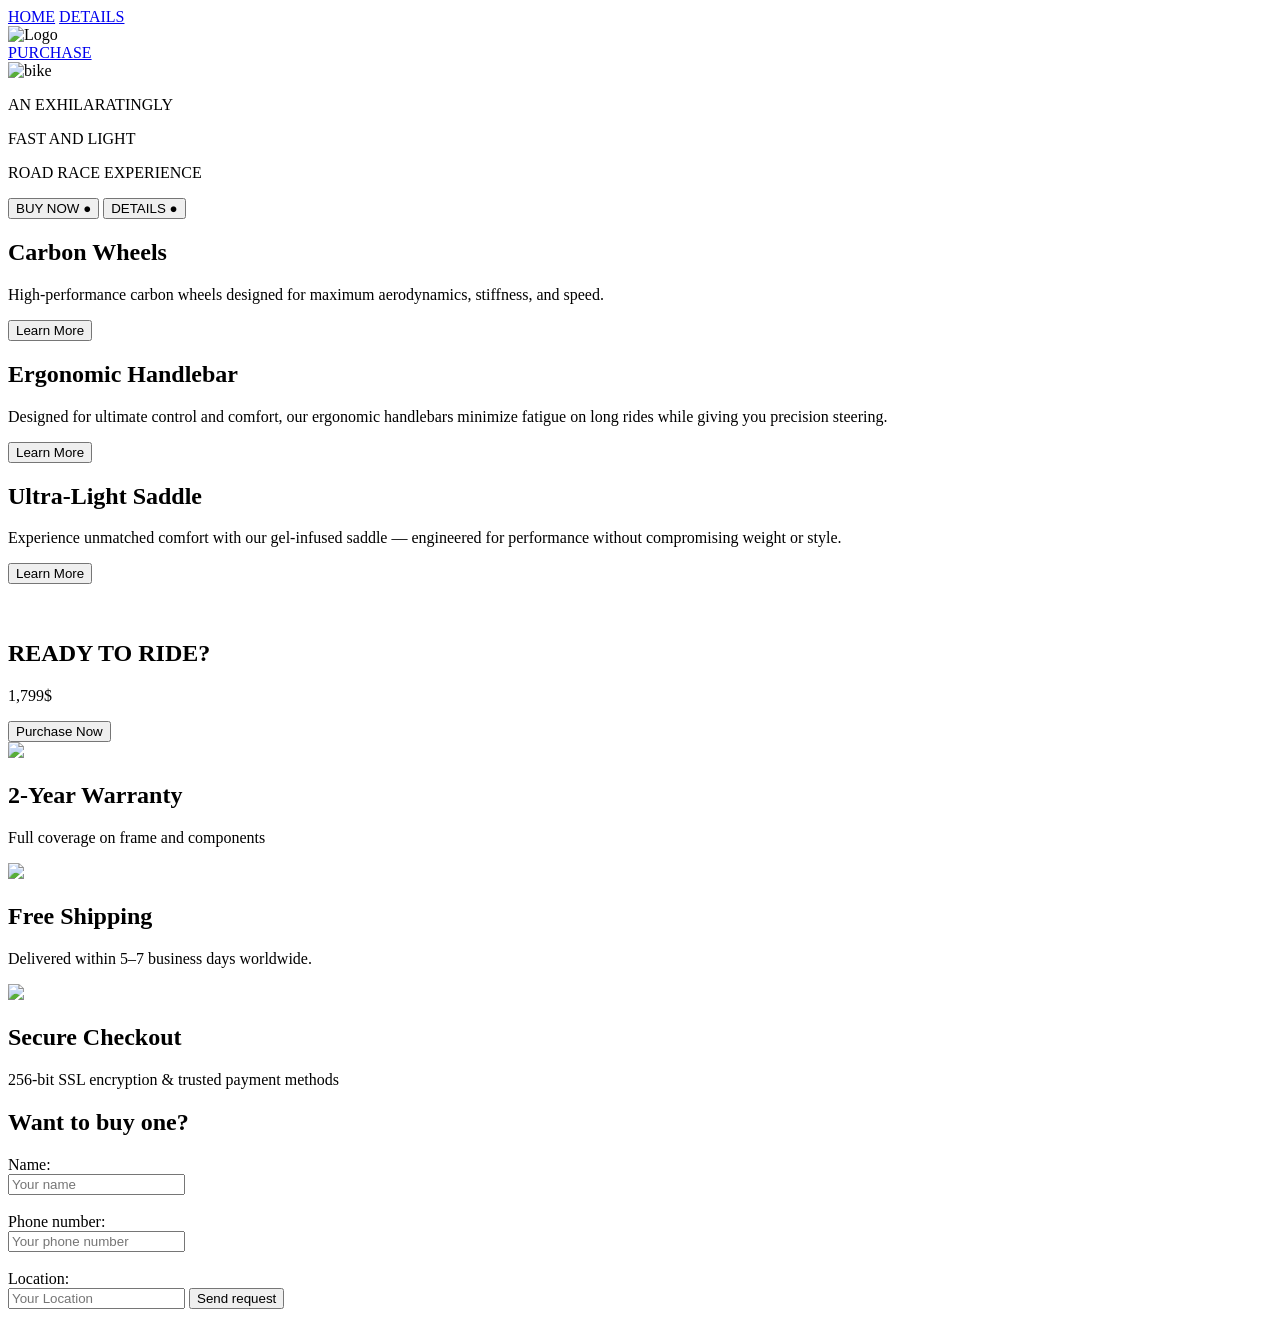
==== bike-landing/index.html @ f60fbf3f "Create index.html" ====
<!DOCTYPE html>
<html>
  <head>
    <meta charset="UTF-8" />
    <title>Bike</title>
    <link rel="stylesheet" href="style.css" />
    <link href="https://fonts.googleapis.com/css2?family=Source+Sans+3:wght@400;700&display=swap" rel="stylesheet">
  </head>
  <body>
    <header>
      <nav>
        <div class="left-links">
          <a href="#home">HOME</a>
          <a href="#details">DETAILS</a>
        </div>
        <div class="logo">
          <img src="pic/logo-new.png" alt="Logo" />
        </div>
        <div class="right-links">
          <a href="#contact">PURCHASE</a>
        </div>
      </nav>
    </header>

    <main>
      <img src="pic/bike.jpg" alt="bike" class="img bike-img" />

      <section class="hero zoom-block" data-part="def" id="home">
        <div class="text-block">
          <div class="line first-line">
            <p><span class="small">AN</span> <span class="big">EXHILARATINGLY</span></p>
          </div>
          <div class="line second-line">
            <p class="big">FAST <span class="small">AND</span> LIGHT</p>
          </div>
          <div class="line third-line">
            <p><span class="big">ROAD RACE</span> <span class="small">EXPERIENCE</span></p>
          </div>
        </div>

        <div class="buttons">
          <button class="buy">BUY NOW ●</button>
          <button class="details" href="#details">DETAILS ●</button>
        </div>
      </section>

      <div class="zoom-block zblock" data-part="wheel" id="details">
        <div class="zoom-content">
            <h2 class="zoom-title">Carbon Wheels</h2>
            <p class="zoom-desc">
            High-performance carbon wheels designed for maximum aerodynamics, stiffness, and speed.
            </p>
            <button class="zoom-btn">Learn More</button>
        </div>
      </div>

      <div class="zoom-block zblock" data-part="handle">
        <div class="zoom-content">
            <h2 class="zoom-title">Ergonomic Handlebar</h2>
            <p class="zoom-desc">
            Designed for ultimate control and comfort, our ergonomic handlebars minimize fatigue on long rides while giving you precision steering.
            </p>
            <button class="zoom-btn">Learn More</button>
        </div>
      </div>

      <div class="zoom-block zblock" data-part="seat">
        <div class="zoom-content">
            <h2 class="zoom-title">Ultra-Light Saddle</h2>
            <p class="zoom-desc">
            Experience unmatched comfort with our gel-infused saddle — engineered for performance without compromising weight or style.
            </p>
            <button class="zoom-btn">Learn More</button>
        </div>
      </div><br><br>

      <div class="zoom-block purchase-info" data-part="contact" id="contact">
        <h2 class="purchase-title">READY TO RIDE?</h2>
        <p class="purchase-price">1,799$</p>
        <button class="buy-now-button" data-target="modal">Purchase Now</button>
        
        <div class="chars">
          <div class="char">
            <img src="https://www.svgrepo.com/show/375235/warranty-term.svg">
            <div class="info">
              <h2>2-Year Warranty</h2>
              <p>Full coverage on frame and components</p>
            </div>
          </div>
            <div class="char">
            <img src="https://static.thenounproject.com/png/2526085-200.png">
            <div class="info">
              <h2>Free Shipping</h2>
              <p>Delivered within 5–7 business days worldwide.</p>
            </div>
            </div>
            <div class="char">
            <img src="https://cdn-icons-png.flaticon.com/512/95/95454.png">
            <div class="info">
              <h2>Secure Checkout</h2>
              <p>256-bit SSL encryption & trusted payment methods</p>
            </div>
            </div>
        </div>
        <div class="popup" id="popup">
          <div class="popup_body">
              <div class="popup_content">
                <h2>Want to buy one?</h2>
                <form onsubmit="submitForm(event)">
                  <label>Name:<br><input type="text" placeholder="Your name" required></label><br><br>
                  <label>Phone number:<br><input type="text" placeholder="Your phone number" required></label><br><br>
                  <label>Location:<br><input type="text" placeholder="Your Location" required></label>
                  <button type="submit">Send request</button>
                </form>
              </div>
          </div>
      </div>
    </main>

    <script src="script.js"></script>
  </body>
</html>
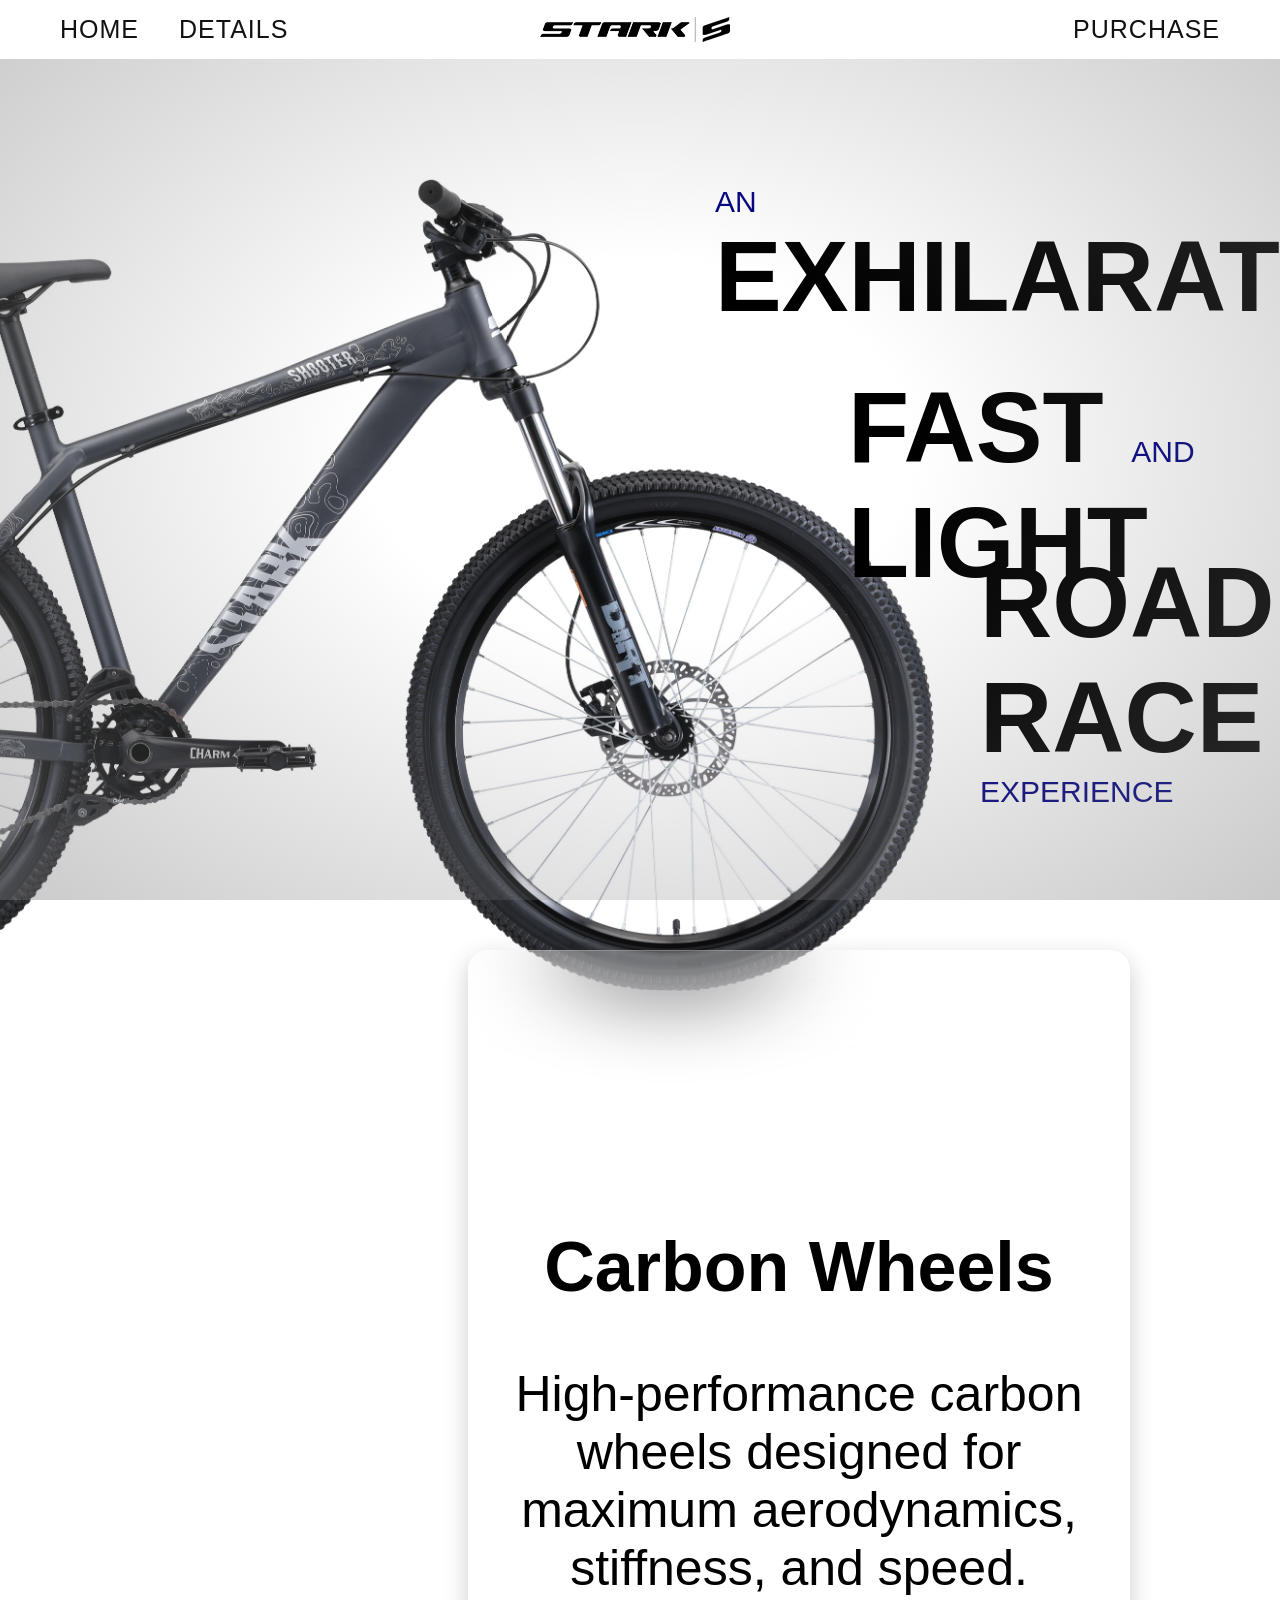
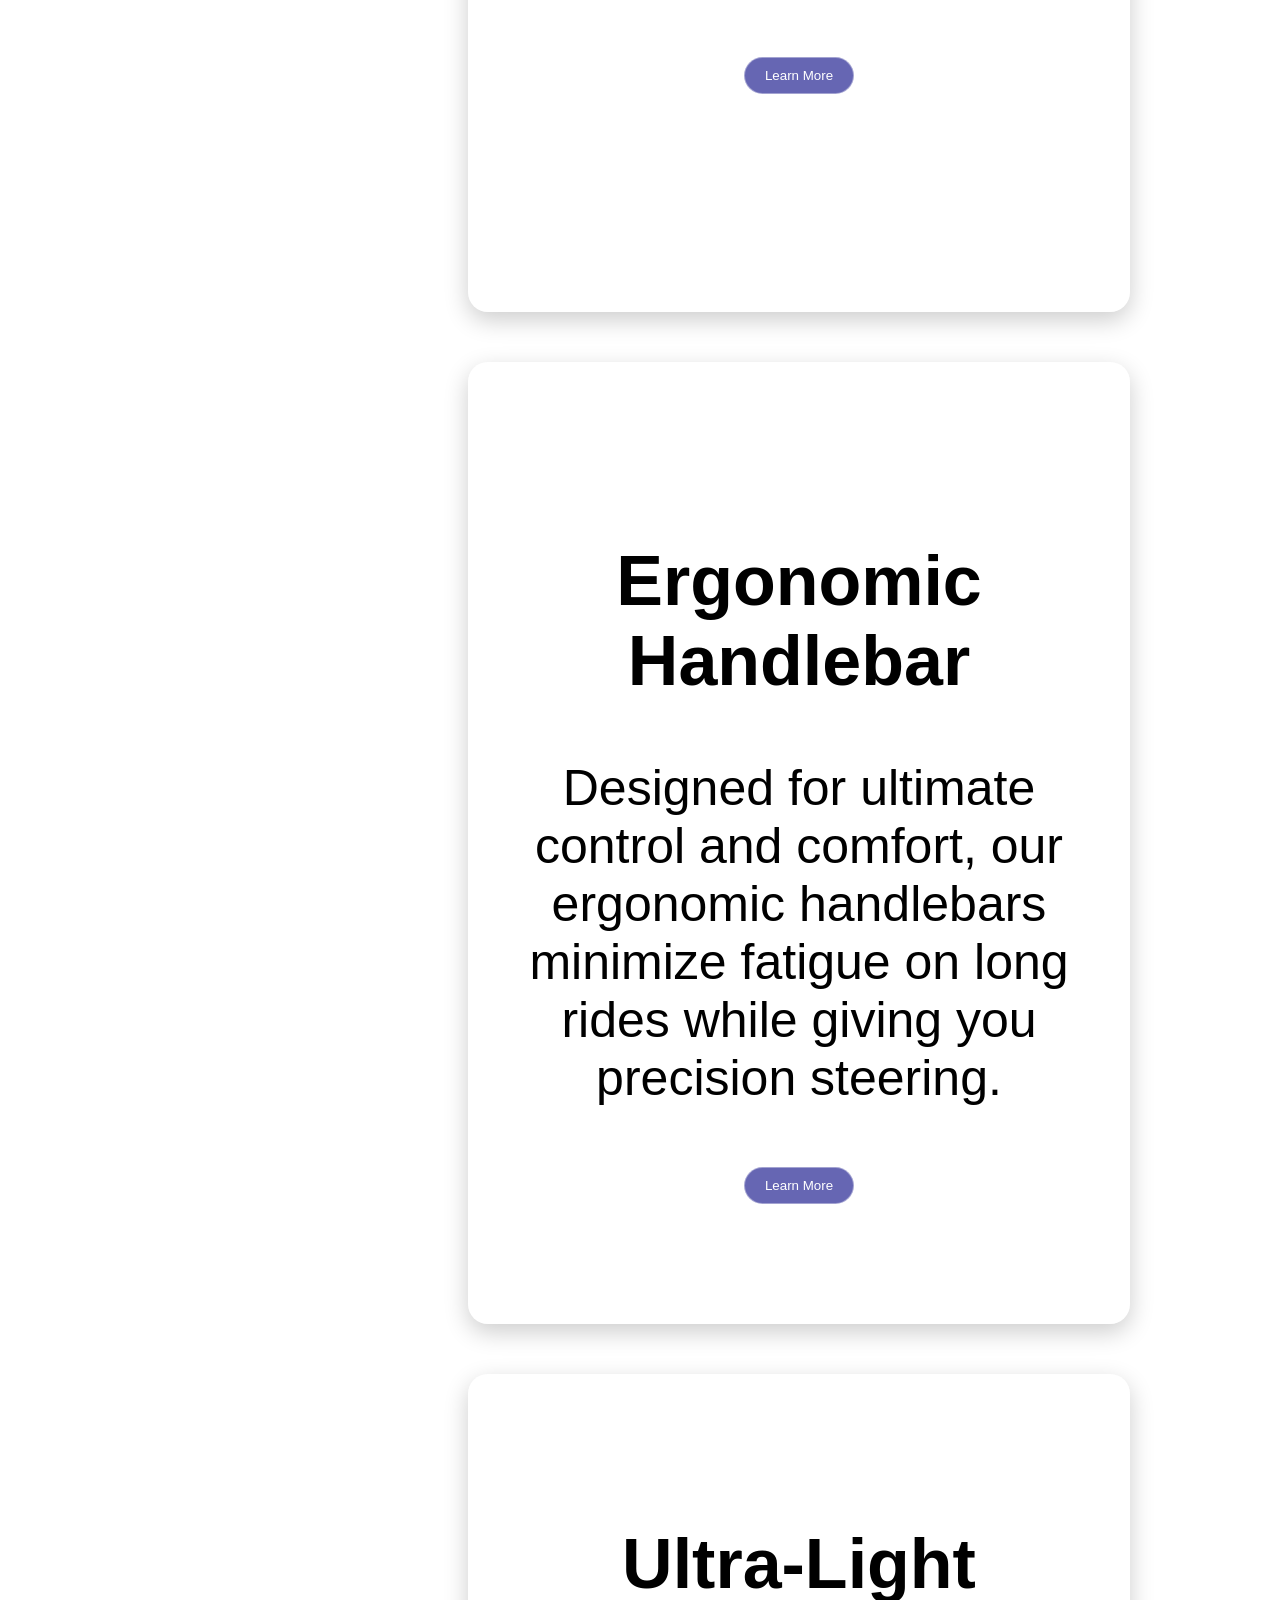
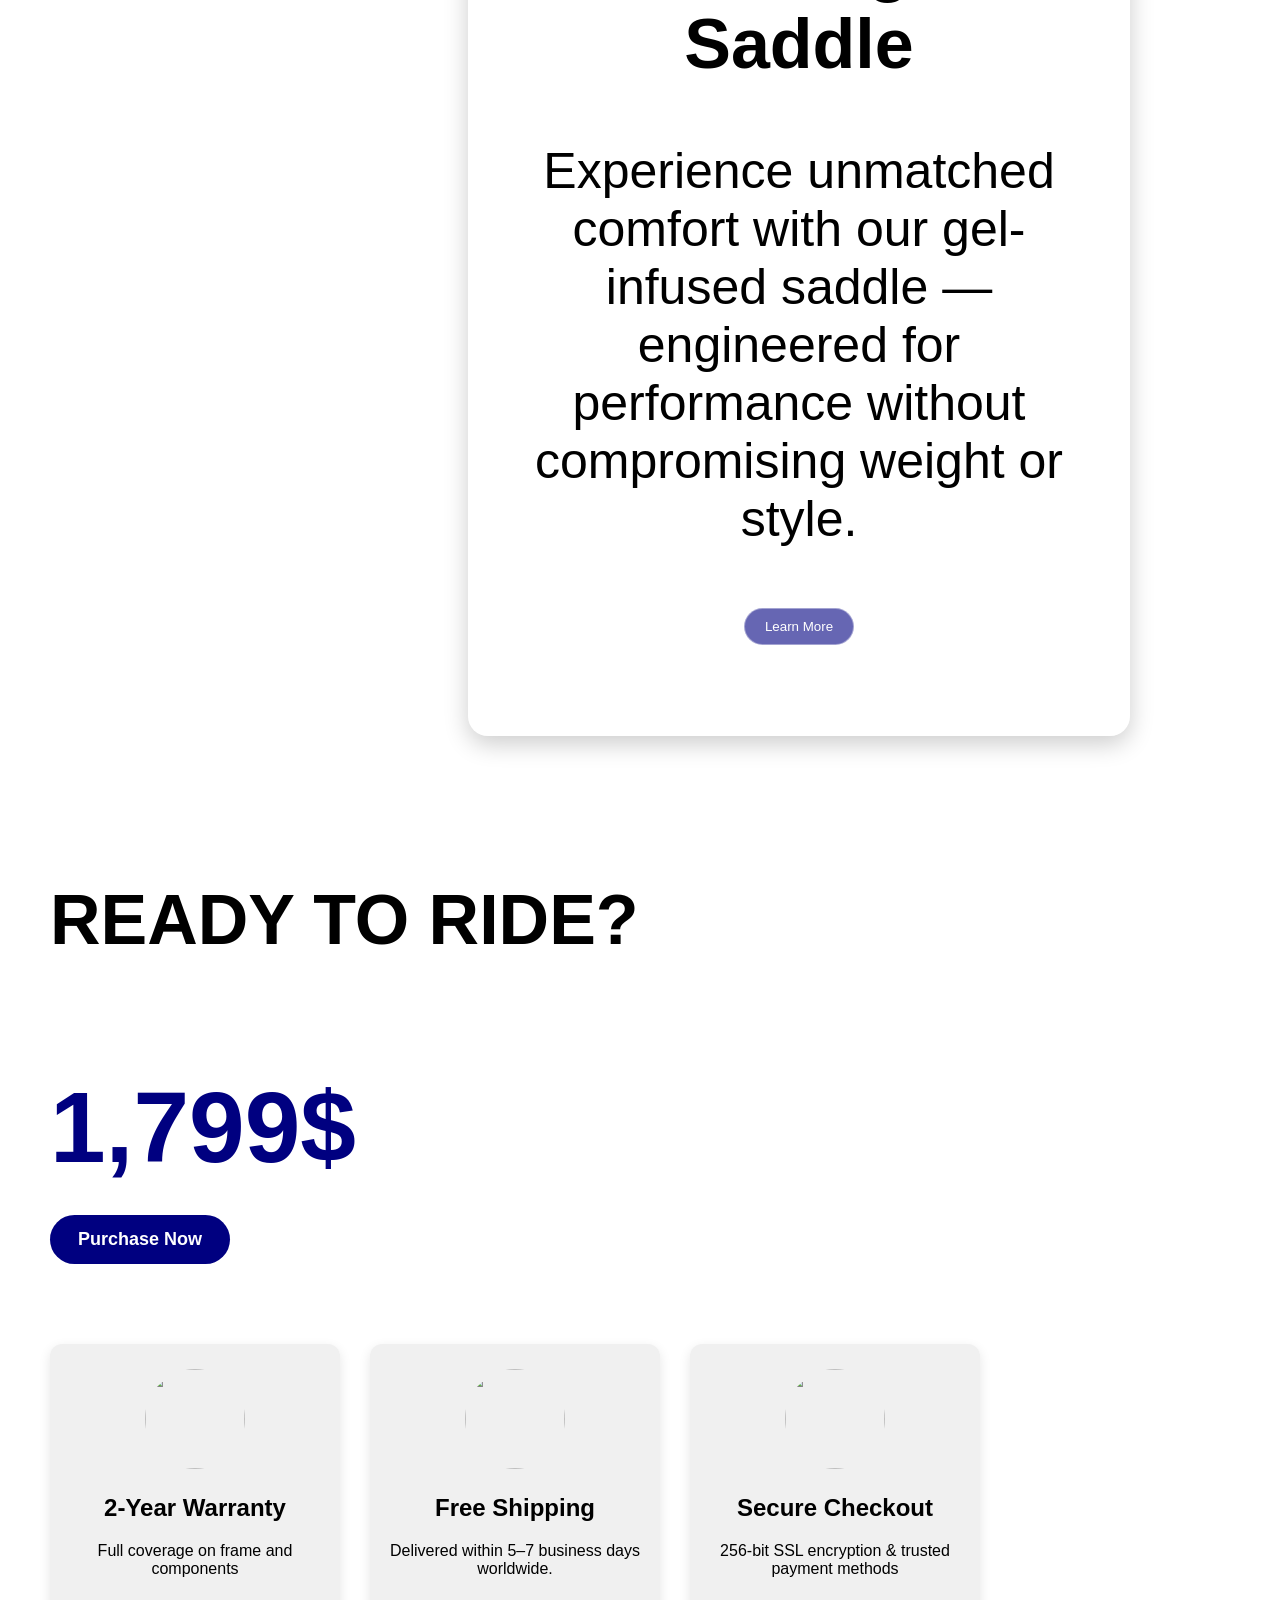
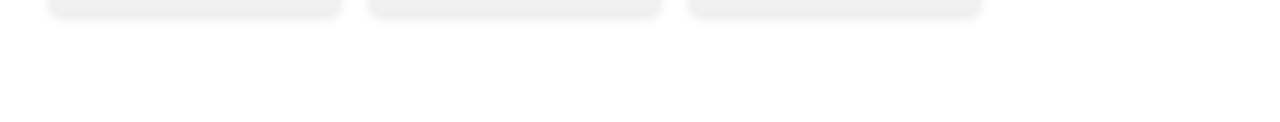
==== commit caa03ec0: "Update index.html" ====
--- a/bike-landing/index.html
+++ b/bike-landing/index.html
@@ -3,6 +3,8 @@
   <head>
     <meta charset="UTF-8" />
     <title>Bike</title>
+    <meta charset="UTF-8" />
+    <meta name="viewport" content="width=device-width, initial-scale=1.0">
     <link rel="stylesheet" href="style.css" />
     <link href="https://fonts.googleapis.com/css2?family=Source+Sans+3:wght@400;700&display=swap" rel="stylesheet">
   </head>
--- a/bike-landing/style.css
+++ b/bike-landing/style.css
@@ -0,0 +1,472 @@
+html {
+  overflow-x: hidden;
+  scroll-behavior: smooth;
+}
+
+body {
+  font-family: 'Source Sans 3', sans-serif;
+  margin: 0;
+  padding: 0;
+}
+
+main::before {
+  content: '';
+  position: fixed;
+  top: 0; left: 0; right: 0; bottom: 0;
+  pointer-events: none;
+  z-index: 99;
+
+  background: radial-gradient(
+    ellipse at center,
+    rgba(139, 139, 139, 0) 30%,
+    rgba(122, 122, 122, 0.4) 100%
+  );
+}
+
+header {
+  position: fixed;
+  top: 0;
+  width: 100vw;
+  padding: 15px 0px;   
+  background-color: white;
+  z-index: 999;
+
+}
+
+nav {
+  display: grid;
+  grid-template-columns: 1fr auto 1fr;
+  align-items: center;
+}
+
+
+.left-links,
+.right-links {
+  display: flex;
+  gap: 40px;
+  flex: 1;
+  justify-content: flex-start;
+  padding: 0px 60px;
+}
+
+.left-links {
+  justify-content: flex-start;
+}
+
+.right-links {
+  justify-content: flex-end;
+}
+
+.logo {
+  flex: 0 0 auto;
+  display: flex;
+  justify-content: center;
+  align-items: center;
+}
+
+nav a {
+  text-decoration: none;
+  color: #111;
+  font-weight: 100;
+  font-size: 25px;
+  letter-spacing: 1px;
+  transition: color 0.2s ease;
+}
+
+nav a:hover {
+  color: #333;
+}
+
+.hero {
+  height: 300vh;
+  position: relative;
+}
+
+.img {
+  width: 1454px;
+  height: auto;
+  position: fixed;
+  left: -478px;
+  top: 81px;
+  display: block;
+  z-index: -1;
+  transform: translateX(-500px) scale(1);
+  transition: opacity 0.5s ease, transform 0.5s ease;
+}
+
+.img.visible {
+  transform: translateX(0) scale(1);
+}
+
+.text-block {
+  width: 50%;
+}
+
+.text-block p {
+  margin: 5px 0;
+}
+
+.big {
+  font-size: 100px;
+  font-weight: 800;
+  color: black;
+}
+
+.small {
+  font-size: 30px;
+  color: navy;
+  font-weight: 100;
+}
+
+.line {
+  opacity: 0;
+  transform: translateX(500px);
+  transition: opacity 0.5s ease, transform 0.5s ease;
+}
+
+.line.visible {
+  opacity: 1;
+  transform: translateX(0);
+}
+
+.first-line {
+  position: absolute;
+  left: 715px;
+  top: 180px;
+}
+
+.second-line {
+  position: absolute;
+  left: 848px;
+  top: 365px;
+}
+
+.third-line {
+  display: flex;
+  position: absolute;
+  left: 980px;
+  top: 540px;
+  flex-direction: row;
+}
+
+.buttons {
+  position: absolute;
+  top: 880px;
+  left: 1497px;
+}
+
+.buy, .details {
+  padding: 12px 20px;
+  font-size: 16px;
+  border-radius: 30px;
+  border: 2px solid navy;
+  margin-right: 10px;
+  cursor: pointer;
+}
+
+.buy {
+  background-color: navy;
+  color: white;
+}
+
+.details {
+  background-color: transparent;
+  color: navy;
+}
+
+.buy:hover {
+  background-color: transparent;
+  color: navy;
+  transition: background 0.3s ease;
+}
+
+.details:hover {
+  background-color: navy;
+  color: white;
+  transition: background 0.3s ease;
+}
+
+.zoom-block {
+  height: 100vh;
+  display: flex;
+  align-items: center;
+  justify-content: flex-end;
+  padding-right: 100px;
+  opacity: 0.3;
+  transition: opacity 0.5s ease;
+}
+
+.zblock {
+      position: relative; 
+    background: rgba(255, 255, 255, 0.1);
+  backdrop-filter: blur(40px); 
+  border-radius: 20px;
+  box-shadow: 0 8px 24px rgba(0, 0, 0, 0.2);
+  border: 1px solid rgba(255, 255, 255, 0.2);
+
+  max-width: 600px;
+  margin: 50px auto;
+  padding: 30px;
+    overflow: hidden; 
+    margin-right: 150px;
+}
+
+.zoom-block.active {
+  opacity: 1;
+}
+
+
+.zoom-content {
+    text-align: center;
+    font-family: 'Source Sans 3', sans-serif;
+}
+
+.zoom-content h2 {
+    font-size: 70px;
+}
+
+.zoom-desc {
+    font-size: 50px;
+}
+
+.zoom-btn {
+  margin-top: 10px;
+  padding: 10px 20px;
+  border-radius: 25px;
+  background: rgba(0, 0, 128, 0.6); /* navy = rgb(0, 0, 128), 0.4 = 40% прозрачности */
+;
+  border: 1px solid rgba(255,255,255,0.4);
+  color: white;
+  font-weight: 400;
+  cursor: pointer;
+  backdrop-filter: blur(4px);
+  transition: background 0.3s ease;
+}
+
+.purchase-info {
+  display: flex;
+  flex-direction: column;
+  justify-content: start;
+  align-items: start;
+  margin-left: 50px;
+}
+
+.purchase-title {
+  font-size: 70px;
+  font-weight: 800;
+  margin-bottom: 10px;
+}
+
+.purchase-price {
+  font-size: 100px;
+  font-weight: 800;
+  margin-bottom: 30px;
+  color: navy;
+}
+
+.chars {
+  display: flex;
+  gap: 30px;
+  width: 50%;
+  padding-top: 40px;
+}
+
+.char {
+    padding: 20px;
+  border-radius: 12px;
+  min-width: 250px;
+  max-width: 400px;
+  text-align: center;
+  box-shadow: 0 4px 12px rgba(0,0,0,0.1);
+  margin: 40px auto;
+  background: rgba(218, 218, 218, 0.4);
+  backdrop-filter: blur(20px);  
+  
+}
+
+  .char:hover {
+    transform: translateY(-5px);
+    box-shadow: 0 0 20px rgba(0, 0, 0, 0.2);
+    transition: all 0.3s ease;
+  }
+
+.char img{
+width: 100px;
+  height: 100px;
+  border-radius: 50%;
+  object-fit: cover;
+  padding: 5px;
+}
+
+.buy-now-button {
+  padding: 14px 28px;
+  background: navy;
+  color: rgb(255, 255, 255);
+  border: none;
+  border-radius: 30px;
+  font-size: 18px;
+  font-weight: 600;
+  cursor: pointer;
+  transition: background 0.3s ease;
+}
+
+.buy-now-button:hover {
+  background: rgb(0, 0, 194);
+}
+
+.popup {
+  position: fixed;
+  background-color: #ffffff8c;
+  width: 100%;
+  height: 100%;
+  top: 0;
+  left: 0;
+  z-index: 999;
+  opacity: 0;
+  transition: transform 0.3s ease, opacity 0.3s ease;
+  visibility: hidden;
+}
+
+.popup_body {
+    display: flex;
+    flex-direction: column;
+    background: rgba(255, 255, 255, 0.1);
+    backdrop-filter: blur(40px); 
+    border-radius: 20px;
+    box-shadow: 0 8px 24px rgba(0, 0, 0, 0.2);
+    border: 1px solid rgba(255, 255, 255, 0.2);
+    max-width: 700px;
+    max-height: 80vh;
+    margin: 0 auto;
+    padding: 50px;
+    font-family: 'Source Sans 3', sans-serif;
+    justify-content: center;
+    align-items: center;
+    margin-top: 120px;
+}
+
+.popup_content {
+
+  color: #000000;
+  max-width: 800px;
+  padding: 30px;
+
+  opacity: 1;
+  transition: transform 0.3s ease, opacity 0.3s ease;
+}
+
+.popup_content h2{
+    margin: auto;
+    font-size: 70px;
+}
+
+.popup_content input {
+  width: 100%;
+  padding: 20px;
+  margin-top: 10px;
+  border-radius: 10px;
+  background: rgba(255, 255, 255, 0.4);
+  border-color: #8d8d8d;
+  border: 2px solid #5c5c5c;
+  border-radius: 8px;
+  resize: vertical; 
+  color: #363636;
+}
+
+.popup_content button {
+  width: 70%;
+  display: block;
+  margin: 0 auto;
+  margin-top: 100px;
+  height: 50px;
+  font-size: 20px;
+    padding: 12px 20px;
+  font-size: 16px;
+  border-radius: 30px;
+  border: 2px solid navy;
+
+  cursor: pointer;
+    background-color: navy;
+  color: white;
+}
+
+.popup_content button:hover {
+    background-color: transparent;
+  color: navy;
+  transition: background 0.3s ease;
+}
+
+.popup_content label {
+    font-size: 25px;
+}
+
+.popup.active {
+  transform: scale(1);
+  opacity: 1;
+  visibility: visible;
+}
+
+.popup.active .popup_content {
+  transform: scale(1);
+  opacity: 1;
+}
+
+.site-footer {
+  margin-top: 100px;
+  background: rgba(255, 255, 255, 0.05);
+  backdrop-filter: blur(30px);
+  padding: 50px 0 20px;
+  color: #111;
+  font-family: 'Source Sans 3', sans-serif;
+  border-top: 1px solid rgba(255, 255, 255, 0.2);
+  box-shadow: 0 -10px 30px rgba(0,0,0,0.2);
+}
+
+.footer-content {
+  max-width: 1200px;
+  margin: auto;
+  display: flex;
+  justify-content: space-between;
+  flex-wrap: wrap;
+  align-items: center;
+  padding: 0 40px;
+}
+
+.footer-logo img {
+  height: 60px;
+  filter: drop-shadow(0 2px 4px rgba(0,0,0,0.2));
+}
+
+.footer-links {
+  display: flex;
+  gap: 30px;
+  flex-wrap: wrap;
+}
+
+.footer-links a {
+  color: #111;
+  text-decoration: none;
+  font-size: 18px;
+  transition: color 0.3s ease;
+}
+
+.footer-links a:hover {
+  color: navy;
+}
+
+.footer-socials a img {
+  width: 32px;
+  margin-left: 15px;
+  transition: transform 0.3s ease;
+}
+
+.footer-socials a:hover img {
+  transform: scale(1.2);
+}
+
+.footer-bottom {
+  text-align: center;
+  margin-top: 40px;
+  font-size: 14px;
+  color: #444;
+}
